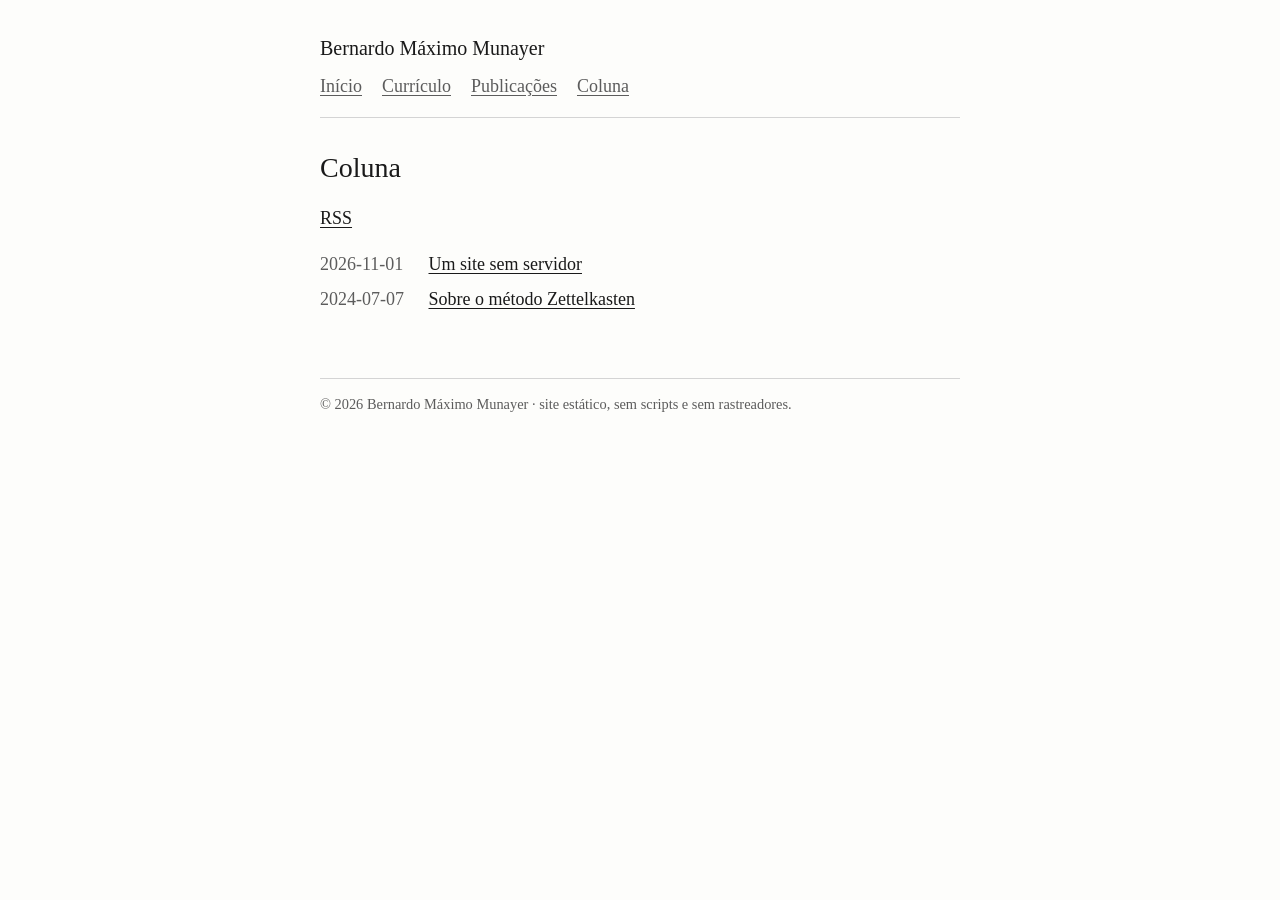
==== coluna/index.html @ c739f6ad "publicação 2026-11-04T20:54Z" ====
<!doctype html>
<html lang="pt-BR">
<head>
<meta charset="utf-8">
<meta name="viewport" content="width=device-width, initial-scale=1">
<meta http-equiv="Content-Security-Policy" content="default-src 'none'; style-src 'self'; img-src 'self'; font-src 'self'; base-uri 'none'; form-action 'none'">
<meta name="referrer" content="no-referrer">
<meta name="description" content="Textos.">
<title>Coluna · Bernardo Máximo Munayer</title>
<link rel="stylesheet" href="/estilo.css">
<link rel="alternate" type="application/rss+xml" title="Coluna" href="/coluna/feed.xml">
</head>
<body>
<header>
<p class="site"><a href="/">Bernardo Máximo Munayer</a></p>
<nav>
<a href="/">Início</a>
<a href="/curriculo/">Currículo</a>
<a href="/publicacoes/">Publicações</a>
<a href="/coluna/">Coluna</a>
</nav>
</header>
<main>
<h1>Coluna</h1>
<p><a href="/coluna/feed.xml">RSS</a></p>
<ul class="lista"><li><span class="data">2026-11-01</span> <a href="/coluna/2026-11-01-site-sem-servidor/">Um site sem servidor</a></li>
<li><span class="data">2024-07-07</span> <a href="/coluna/2024-07-07-zettelkasten/">Sobre o método Zettelkasten</a></li></ul>
</main>
<footer>
<p>© 2026 Bernardo Máximo Munayer · site estático, sem scripts e sem rastreadores.</p>
</footer>
</body>
</html>
---- estilo.css ----
:root {
  --tinta: #1a1a1a;
  --suave: #5c5c5c;
  --linha: #d4d4d4;
  --papel: #fdfdfb;
  color-scheme: light dark;
}
@media (prefers-color-scheme: dark) {
  :root { --tinta: #e6e6e3; --suave: #a3a3a0; --linha: #3a3a3a; --papel: #141414; }
}
* { box-sizing: border-box; }
body {
  margin: 0 auto;
  max-width: 42rem;
  padding: 2rem 16px 4rem;
  background: var(--papel);
  color: var(--tinta);
  font: 1.125rem/1.6 "Times New Roman", Times, serif;
}
header { border-bottom: 1px solid var(--linha); margin-bottom: 2rem; padding-bottom: 1rem; }
.site { margin: 0 0 .5rem; font-size: 1.25rem; }
.site a { color: inherit; text-decoration: none; }
nav { display: flex; flex-wrap: wrap; gap: .25rem 1.25rem; }
nav a, .data { color: var(--suave); }
a { color: inherit; text-underline-offset: .15em; }
h1, h2, h3 { font-weight: normal; line-height: 1.25; }
h1 { font-size: 1.75rem; }
h2 { font-size: 1.35rem; margin-top: 2.25rem; }
code, pre { font-family: ui-monospace, Consolas, monospace; font-size: .9em; }
pre { overflow-x: auto; padding: .75rem; border: 1px solid var(--linha); }
blockquote { margin: 1rem 0; padding-left: 1rem; border-left: 2px solid var(--linha); color: var(--suave); }
hr { border: 0; border-top: 1px solid var(--linha); }
.lista { list-style: none; padding: 0; }
.lista li { margin: .35rem 0; }
.lista .data { display: inline-block; min-width: 6.5rem; }
footer { margin-top: 4rem; border-top: 1px solid var(--linha); color: var(--suave); font-size: .9rem; }
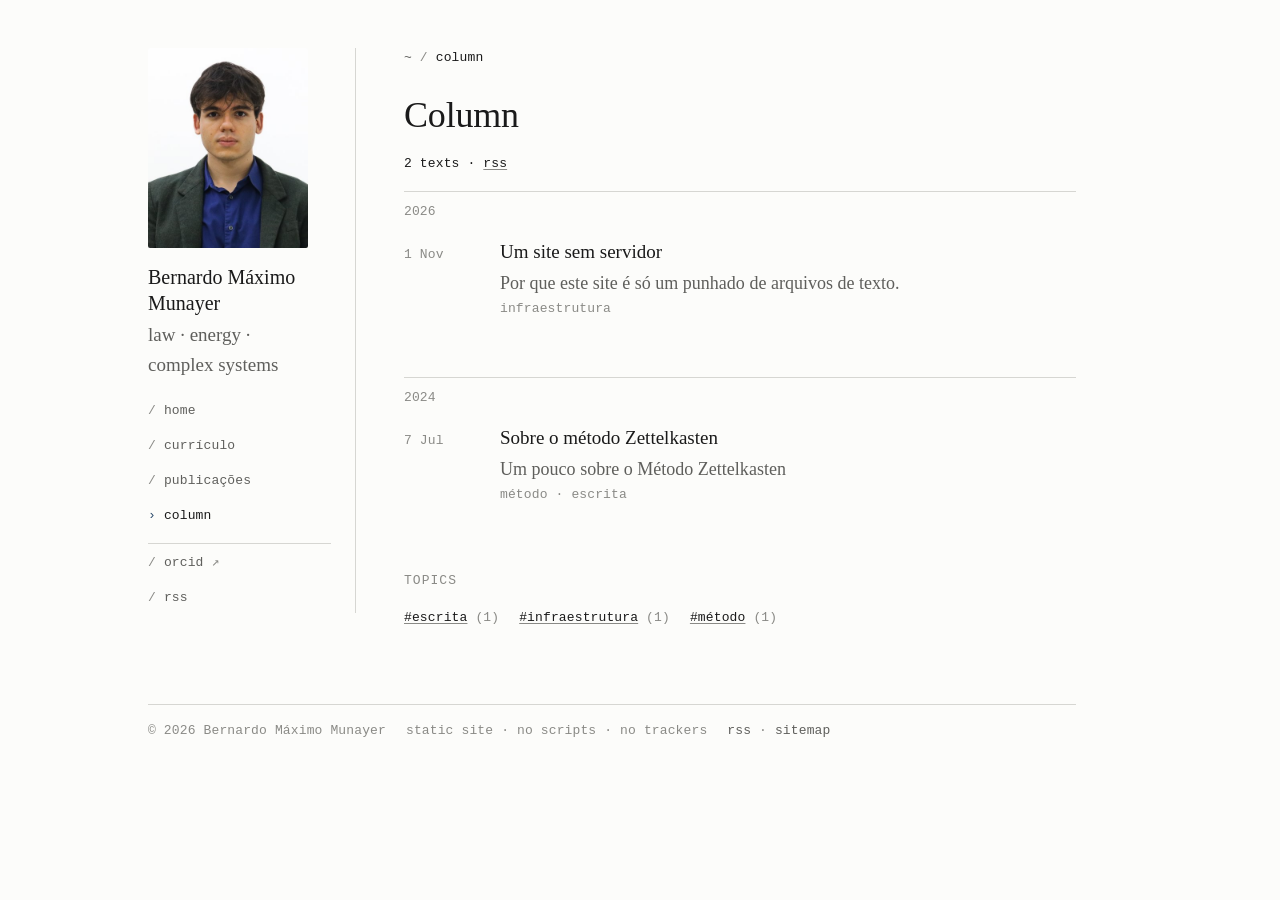
==== commit 3d727aba: "publicação 2026-11-20T21:31Z" ====
--- a/coluna/index.html
+++ b/coluna/index.html
@@ -1,33 +1,63 @@
 <!doctype html>
-<html lang="pt-BR">
+<html lang="en">
 <head>
 <meta charset="utf-8">
 <meta name="viewport" content="width=device-width, initial-scale=1">
 <meta http-equiv="Content-Security-Policy" content="default-src 'none'; style-src 'self'; img-src 'self'; font-src 'self'; base-uri 'none'; form-action 'none'">
 <meta name="referrer" content="no-referrer">
-<meta name="description" content="Textos.">
-<title>Coluna · Bernardo Máximo Munayer</title>
+<meta name="author" content="Bernardo Máximo Munayer">
+<meta name="description" content="Essays on law, method and systems.">
+<meta property="og:type" content="website">
+<meta property="og:site_name" content="Bernardo Máximo Munayer">
+<meta property="og:title" content="Column">
+<meta property="og:description" content="Essays on law, method and systems.">
+<meta property="og:url" content="https://bernardomunayer.com/coluna/">
+<meta property="og:locale" content="en_US">
+<link rel="canonical" href="https://bernardomunayer.com/coluna/">
+
+<title>Column · Bernardo Máximo Munayer</title>
 <link rel="stylesheet" href="/estilo.css">
-<link rel="alternate" type="application/rss+xml" title="Coluna" href="/coluna/feed.xml">
+<link rel="alternate" type="application/rss+xml" title="Column · Bernardo Máximo Munayer" href="/coluna/feed.xml">
+<link rel="me" href="https://orcid.org/0009-0002-6176-2749">
 </head>
-<body>
-<header>
-<p class="site"><a href="/">Bernardo Máximo Munayer</a></p>
-<nav>
-<a href="/">Início</a>
-<a href="/curriculo/">Currículo</a>
-<a href="/publicacoes/">Publicações</a>
-<a href="/coluna/">Coluna</a>
+<body class="indice-coluna">
+<a class="pular" href="#conteudo">Skip to content</a>
+<div class="pagina">
+<header class="aparato">
+<p class="retrato"><a href="/" tabindex="-1" aria-hidden="true"><img src="/imagens/bmmunayer_foto.jpg" alt="" width="160" height="200"></a></p>
+<p class="nome"><a href="/">Bernardo Máximo Munayer</a></p>
+<p class="lema">law · energy · complex systems</p>
+<nav aria-label="Seções">
+<ul>
+<li><a href="/">home</a></li>
+<li><a href="/curriculo/">currículo</a></li>
+<li><a href="/publicacoes/">publicações</a></li>
+<li><a href="/coluna/" aria-current="page">column</a></li>
+<li class="sep"><a class="externo" href="https://orcid.org/0009-0002-6176-2749" rel="me noreferrer">orcid</a></li>
+<li><a href="/coluna/feed.xml">rss</a></li>
+</ul>
 </nav>
 </header>
-<main>
-<h1>Coluna</h1>
-<p><a href="/coluna/feed.xml">RSS</a></p>
-<ul class="lista"><li><span class="data">2026-11-01</span> <a href="/coluna/2026-11-01-site-sem-servidor/">Um site sem servidor</a></li>
-<li><span class="data">2024-07-07</span> <a href="/coluna/2024-07-07-zettelkasten/">Sobre o método Zettelkasten</a></li></ul>
+<main id="conteudo">
+<p class="trilha" aria-label="Breadcrumb"><a href="/">~</a> / <span>column</span></p>
+<h1>Column</h1>
+<p class="meta">2 texts · <a href="/coluna/feed.xml">rss</a></p>
+<h2 class="ano">2026</h2>
+<ul class="entradas">
+<li class="entrada"><time datetime="2026-11-01">1 Nov</time> <a class="titulo" href="/coluna/2026-11-01-site-sem-servidor/">Um site sem servidor</a><p class="resumo">Por que este site é só um punhado de arquivos de texto.</p><p class="tema"><a href="/coluna/tema/infraestrutura/">infraestrutura</a></p></li>
+</ul>
+<h2 class="ano">2024</h2>
+<ul class="entradas">
+<li class="entrada"><time datetime="2024-07-07">7 Jul</time> <a class="titulo" href="/coluna/2024-07-07-zettelkasten/">Sobre o método Zettelkasten</a><p class="resumo">Um pouco sobre o Método Zettelkasten</p><p class="tema"><a href="/coluna/tema/metodo/">método</a> · <a href="/coluna/tema/escrita/">escrita</a></p></li>
+</ul>
+<span class="rotulo">Topics</span>
+<ul class="temas-lista mono"><li><a href="/coluna/tema/escrita/">#escrita</a> <span class="fraca">(1)</span></li><li><a href="/coluna/tema/infraestrutura/">#infraestrutura</a> <span class="fraca">(1)</span></li><li><a href="/coluna/tema/metodo/">#método</a> <span class="fraca">(1)</span></li></ul>
 </main>
 <footer>
-<p>© 2026 Bernardo Máximo Munayer · site estático, sem scripts e sem rastreadores.</p>
+<p>© 2026 Bernardo Máximo Munayer</p>
+<p>static site · no scripts · no trackers</p>
+<p><a href="/coluna/feed.xml">rss</a> · <a href="/sitemap.xml">sitemap</a></p>
 </footer>
+</div>
 </body>
 </html>
--- a/estilo.css
+++ b/estilo.css
@@ -1,36 +1,205 @@
+/* estilo.css — bernardomunayer.com
+   Duas vozes: serifa (Times) para o texto corrido; monoespaçada para o aparato
+   (navegação, datas, rótulos, trilha, rodapé). Nenhuma fonte baixada: só as do sistema. */
+
 :root {
   --tinta: #1a1a1a;
-  --suave: #5c5c5c;
-  --linha: #d4d4d4;
-  --papel: #fdfdfb;
+  --suave: #5f5f5c;
+  --fraca: #8a8a86;
+  --linha: #d6d6d2;
+  --papel: #fcfcfa;
+  --fundo: #f4f4f1;          /* blocos: código, tabela, cabeçalho de texto */
+  --acento: #2b4a6b;         /* um só tom, usado com parcimônia */
+  --serifa: "Times New Roman", Times, "Liberation Serif", "Nimbus Roman", serif;
+  --mono: ui-monospace, "Cascadia Mono", Consolas, "Liberation Mono", Menlo, monospace;
   color-scheme: light dark;
 }
 @media (prefers-color-scheme: dark) {
-  :root { --tinta: #e6e6e3; --suave: #a3a3a0; --linha: #3a3a3a; --papel: #141414; }
-}
-* { box-sizing: border-box; }
+  :root {
+    --tinta: #e4e4e0; --suave: #a4a4a0; --fraca: #767672;
+    --linha: #333331; --papel: #121211; --fundo: #1a1a19; --acento: #9db7d4;
+  }
+}
+
+/* ---------- base ---------- */
+*, *::before, *::after { box-sizing: border-box; }
+html { -webkit-text-size-adjust: 100%; scroll-behavior: smooth; }
 body {
-  margin: 0 auto;
-  max-width: 42rem;
-  padding: 2rem 16px 4rem;
+  margin: 0;
   background: var(--papel);
   color: var(--tinta);
-  font: 1.125rem/1.6 "Times New Roman", Times, serif;
-}
-header { border-bottom: 1px solid var(--linha); margin-bottom: 2rem; padding-bottom: 1rem; }
-.site { margin: 0 0 .5rem; font-size: 1.25rem; }
-.site a { color: inherit; text-decoration: none; }
-nav { display: flex; flex-wrap: wrap; gap: .25rem 1.25rem; }
-nav a, .data { color: var(--suave); }
-a { color: inherit; text-underline-offset: .15em; }
-h1, h2, h3 { font-weight: normal; line-height: 1.25; }
-h1 { font-size: 1.75rem; }
-h2 { font-size: 1.35rem; margin-top: 2.25rem; }
-code, pre { font-family: ui-monospace, Consolas, monospace; font-size: .9em; }
-pre { overflow-x: auto; padding: .75rem; border: 1px solid var(--linha); }
-blockquote { margin: 1rem 0; padding-left: 1rem; border-left: 2px solid var(--linha); color: var(--suave); }
-hr { border: 0; border-top: 1px solid var(--linha); }
-.lista { list-style: none; padding: 0; }
-.lista li { margin: .35rem 0; }
-.lista .data { display: inline-block; min-width: 6.5rem; }
-footer { margin-top: 4rem; border-top: 1px solid var(--linha); color: var(--suave); font-size: .9rem; }
+  font: clamp(1.0625rem, 1rem + .3vw, 1.1875rem)/1.6 var(--serifa);
+  text-rendering: optimizeLegibility;
+}
+a { color: inherit; text-decoration-color: var(--fraca); text-underline-offset: .18em; text-decoration-thickness: 1px; }
+a:hover, a:focus-visible { text-decoration-color: currentColor; }
+:focus-visible { outline: 2px solid var(--acento); outline-offset: 2px; }
+::selection { background: var(--acento); color: var(--papel); }
+
+.mono, nav, .trilha, .meta, .data, time, .ano, footer, .rotulo, .vizinhos, .pular, .notas, .tema {
+  font-family: var(--mono);
+  font-size: .8125rem;
+  letter-spacing: .01em;
+}
+
+/* ---------- moldura: aparato à esquerda, texto à direita ---------- */
+.pagina {
+  display: grid;
+  grid-template-columns: minmax(0, 1fr);
+  gap: 1.5rem 3rem;
+  max-width: 64rem;
+  margin: 0 auto;
+  padding: 1.5rem 1.25rem 4rem;
+}
+@media (min-width: 60rem) {
+  .pagina { grid-template-columns: 13rem minmax(0, 42rem); padding-top: 3rem; }
+  .aparato { position: sticky; top: 3rem; align-self: start; }
+}
+
+.pular { position: absolute; left: -999px; top: 0; padding: .5rem 1rem; background: var(--papel); }
+.pular:focus { left: 1rem; z-index: 1; }
+
+/* ---------- aparato (cabeçalho + navegação) ---------- */
+.aparato { border-bottom: 1px solid var(--linha); padding-bottom: 1rem; }
+@media (min-width: 60rem) { .aparato { border-bottom: 0; border-right: 1px solid var(--linha); padding: 0 1.5rem 0 0; } }
+.retrato { margin: 0 0 1rem; }
+.retrato img { display: block; width: 100%; max-width: 10rem; height: auto; aspect-ratio: 4 / 5;
+  object-fit: cover; border-radius: 2px; background: var(--fundo); }
+@media (max-width: 59.99rem) {
+  .retrato { float: left; margin: .15rem 1rem 0 0; }
+  .retrato img { width: 4rem; }
+  .aparato nav { clear: left; padding-top: .25rem; }
+}
+.nome { margin: 0; font: 1.25rem/1.3 var(--serifa); }
+.nome a { text-decoration: none; }
+.lema { margin: .25rem 0 1rem; color: var(--suave); }
+
+nav ul { list-style: none; margin: 0; padding: 0; display: flex; flex-wrap: wrap; gap: .35rem 1.25rem; }
+@media (min-width: 60rem) { nav ul { flex-direction: column; gap: .4rem; } }
+nav a { text-decoration: none; color: var(--suave); }
+nav a::before { content: "/ "; color: var(--fraca); }
+nav a:hover, nav a:focus-visible { color: var(--tinta); }
+nav a[aria-current="page"] { color: var(--tinta); }
+nav a[aria-current="page"]::before { content: "› "; color: var(--acento); }
+nav .externo::after { content: " ↗"; color: var(--fraca); }
+@media (min-width: 60rem) { nav li.sep { border-top: 1px solid var(--linha); margin-top: .35rem; padding-top: .55rem; } }
+@media (max-width: 59.99rem) { nav li.sep { margin-left: .5rem; } }
+
+/* ---------- trilha (caminho) ---------- */
+.trilha { margin: 0 0 1.5rem; color: var(--fraca); }
+.trilha a { text-decoration: none; color: var(--suave); }
+.trilha a:hover { color: var(--tinta); }
+.trilha span { color: var(--tinta); }
+
+/* ---------- texto ---------- */
+main { min-width: 0; }
+main > :first-child { margin-top: 0; }
+h1, h2, h3, h4 { font-weight: normal; line-height: 1.25; text-wrap: balance; letter-spacing: -.005em; }
+h1 { font-size: clamp(1.75rem, 1.4rem + 1.2vw, 2.25rem); margin: 0 0 1rem; }
+h2 { font-size: 1.375rem; margin: 2.5rem 0 .75rem; padding-top: .75rem; border-top: 1px solid var(--linha); }
+h3 { font-size: 1.125rem; margin: 1.75rem 0 .5rem; }
+p, ul, ol { margin: 0 0 1rem; }
+p { text-wrap: pretty; }
+li { margin: .25rem 0; }
+li li { margin: .1rem 0; }
+strong { font-weight: bold; }
+hr { border: 0; border-top: 1px solid var(--linha); margin: 2.5rem 0; }
+blockquote { margin: 1.5rem 0; padding: .1rem 0 .1rem 1.25rem; border-left: 2px solid var(--acento); color: var(--suave); }
+blockquote p:last-child { margin-bottom: 0; }
+
+code, pre, kbd { font-family: var(--mono); font-size: .875em; }
+code { background: var(--fundo); padding: .1em .35em; border-radius: 2px; }
+pre { overflow-x: auto; padding: .9rem 1rem; margin: 1.25rem 0; background: var(--fundo); border: 1px solid var(--linha); line-height: 1.5; }
+pre code { background: none; padding: 0; font-size: .8125rem; }
+
+table { border-collapse: collapse; width: 100%; margin: 1.25rem 0; font-size: .95em; }
+th, td { text-align: left; vertical-align: top; padding: .45rem .6rem; border-bottom: 1px solid var(--linha); }
+th { font-family: var(--mono); font-size: .75rem; font-weight: normal; color: var(--suave); text-transform: uppercase; letter-spacing: .06em; }
+figure { margin: 1.5rem 0; }
+img { max-width: 100%; height: auto; display: block; }
+figcaption { margin-top: .5rem; color: var(--suave); font-size: .9em; }
+
+sup a { text-decoration: none; color: var(--acento); }
+.notas { margin-top: 3rem; padding-top: 1rem; border-top: 1px solid var(--linha); color: var(--suave); font-size: .875rem; }
+.notas ol { padding-left: 1.5rem; }
+.notas li { margin: .5rem 0; }
+.notas a { text-decoration: none; }
+
+/* ---------- rótulos de seção (mono, discretos) ---------- */
+.rotulo { display: block; margin: 2.5rem 0 .75rem; color: var(--fraca); text-transform: uppercase; letter-spacing: .08em; }
+.rotulo + h2 { margin-top: 0; border-top: 0; padding-top: 0; }
+
+/* ---------- início: mapa do site (a primeira lista da página inicial) ---------- */
+.fraca { color: var(--fraca); }
+.mapa, .inicio main > ul:not(.entradas) { list-style: none; padding: 0; margin: 0 0 1rem; }
+.mapa li, .inicio main > ul:not(.entradas) > li { margin: .6rem 0; padding-left: 1.5rem; text-indent: -1.5rem; }
+.mapa li::before, .inicio main > ul:not(.entradas) > li::before { content: "→ "; font-family: var(--mono); color: var(--fraca); }
+.inicio main > ul:not(.entradas) a { text-decoration: none; }
+.inicio main > ul:not(.entradas) a:hover { text-decoration: underline; }
+.inicio main > ul:not(.entradas) em { color: var(--suave); font-style: normal; }
+
+/* ---------- coluna: índice por ano ---------- */
+.ano { margin: 2rem 0 .5rem; color: var(--fraca); border-top: 1px solid var(--linha); padding-top: .75rem; }
+.ano:first-of-type { margin-top: .5rem; }
+.entradas { list-style: none; padding: 0; margin: 0; }
+.entrada { display: grid; grid-template-columns: 5rem minmax(0, 1fr); gap: .1rem 1rem; padding: .55rem 0; align-items: baseline; }
+.entrada time { color: var(--fraca); }
+.entrada .titulo { text-decoration: none; }
+.entrada .titulo:hover { text-decoration: underline; }
+.entrada .resumo { grid-column: 2; margin: 0; color: var(--suave); font-size: .95em; }
+.entrada .tema { grid-column: 2; color: var(--fraca); }
+.entrada .tema a { text-decoration: none; }
+.entrada .tema a:hover { text-decoration: underline; }
+@media (max-width: 36rem) {
+  .entrada { grid-template-columns: 1fr; }
+  .entrada .resumo, .entrada .tema { grid-column: 1; }
+}
+
+/* ---------- coluna: página de texto ---------- */
+.cabecalho { margin-bottom: 2rem; }
+.cabecalho .meta { margin: 0 0 .75rem; color: var(--suave); display: flex; flex-wrap: wrap; gap: .25rem 1rem; }
+.cabecalho .meta a { text-decoration: none; }
+.cabecalho .meta a:hover { text-decoration: underline; }
+.cabecalho h1 { margin-bottom: .5rem; }
+.cabecalho .resumo { margin: 0; color: var(--suave); font-size: 1.05em; font-style: italic; }
+.texto h2 { border-top: 0; padding-top: 0; }
+.texto > p:first-of-type::first-letter { font-size: 1em; } /* sem capitular: sobriedade */
+
+.sumario { margin: 0 0 2rem; padding: .9rem 1.1rem; background: var(--fundo); border: 1px solid var(--linha); }
+.sumario .rotulo { margin: 0 0 .4rem; }
+.sumario ol { margin: 0; padding-left: 1.25rem; font-size: .9em; }
+.sumario a { text-decoration: none; }
+.sumario a:hover { text-decoration: underline; }
+
+.vizinhos { display: grid; grid-template-columns: 1fr 1fr; gap: 1rem; margin-top: 3rem; padding-top: 1rem; border-top: 1px solid var(--linha); color: var(--suave); }
+.vizinhos a { text-decoration: none; color: var(--tinta); }
+.vizinhos a:hover { text-decoration: underline; }
+.vizinhos .prox { text-align: right; }
+.vizinhos small { display: block; color: var(--fraca); margin-bottom: .2rem; }
+
+.temas-lista { list-style: none; padding: 0; display: flex; flex-wrap: wrap; gap: .5rem 1.25rem; }
+
+/* ---------- rodapé ---------- */
+footer { grid-column: 1 / -1; margin-top: 2rem; padding-top: 1rem; border-top: 1px solid var(--linha); color: var(--fraca); display: flex; flex-wrap: wrap; gap: .25rem 1.25rem; }
+footer p { margin: 0; }
+footer a { text-decoration: none; color: var(--suave); }
+footer a:hover { color: var(--tinta); }
+
+/* ---------- outra língua (página que tem tradução feita à mão) ---------- */
+.outra-lingua { margin: 0 0 1.25rem; font-family: var(--mono); font-size: .8125rem; }
+.outra-lingua a { text-decoration: none; color: var(--suave); }
+.outra-lingua a::before { content: "↔ "; color: var(--fraca); }
+.outra-lingua a:hover { color: var(--tinta); }
+
+/* ---------- impressão (currículo em PDF pelo navegador) ---------- */
+@media print {
+  :root { --tinta: #000; --suave: #333; --fraca: #555; --linha: #999; --papel: #fff; --fundo: #fff; --acento: #000; }
+  body { font-size: 11pt; }
+  .pagina { display: block; max-width: none; padding: 0; }
+  .aparato nav, .trilha, .vizinhos, footer, .pular, .sumario, .outra-lingua { display: none; }
+  .aparato { border: 0; padding: 0; margin-bottom: 1rem; }
+  a { text-decoration: none; }
+  main a[href^="http"]::after { content: " (" attr(href) ")"; font-family: var(--mono); font-size: .75em; color: #555; }
+  h2 { break-after: avoid; }
+  li, blockquote, pre, tr { break-inside: avoid; }
+}
